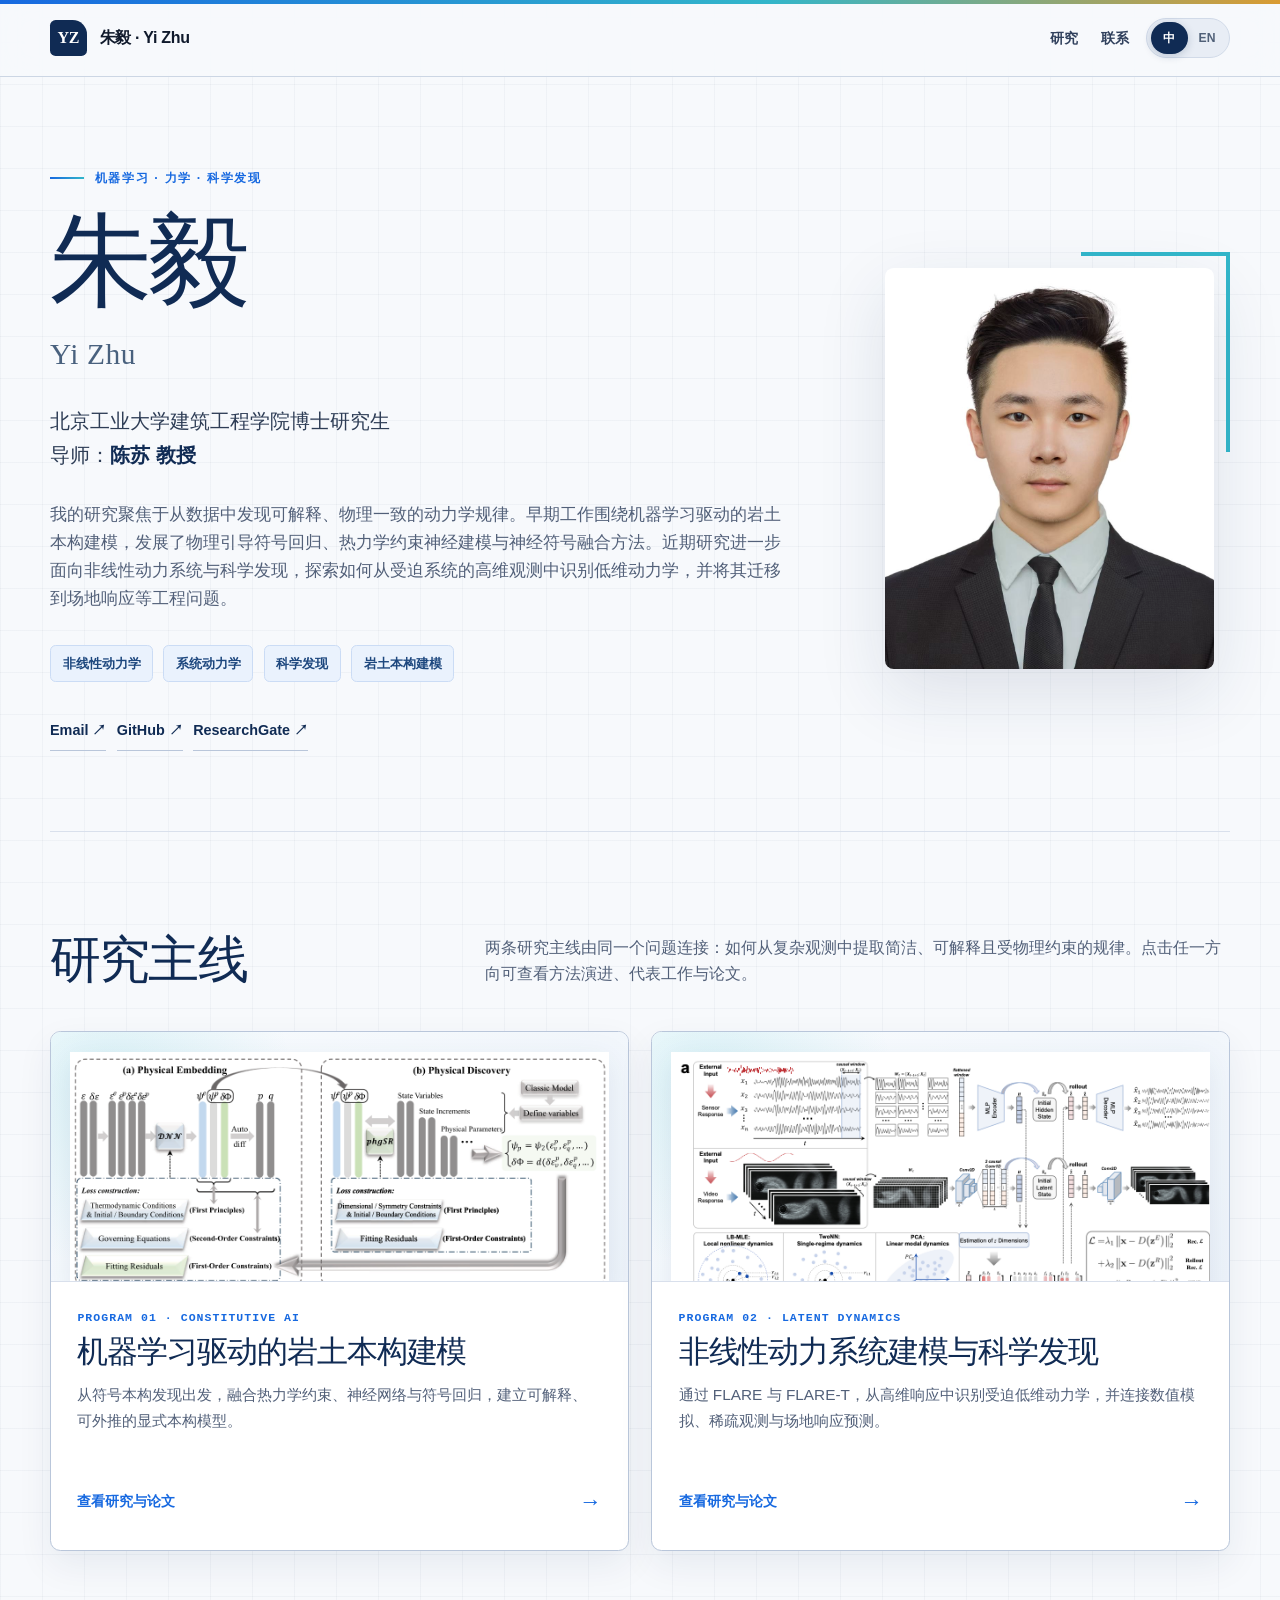
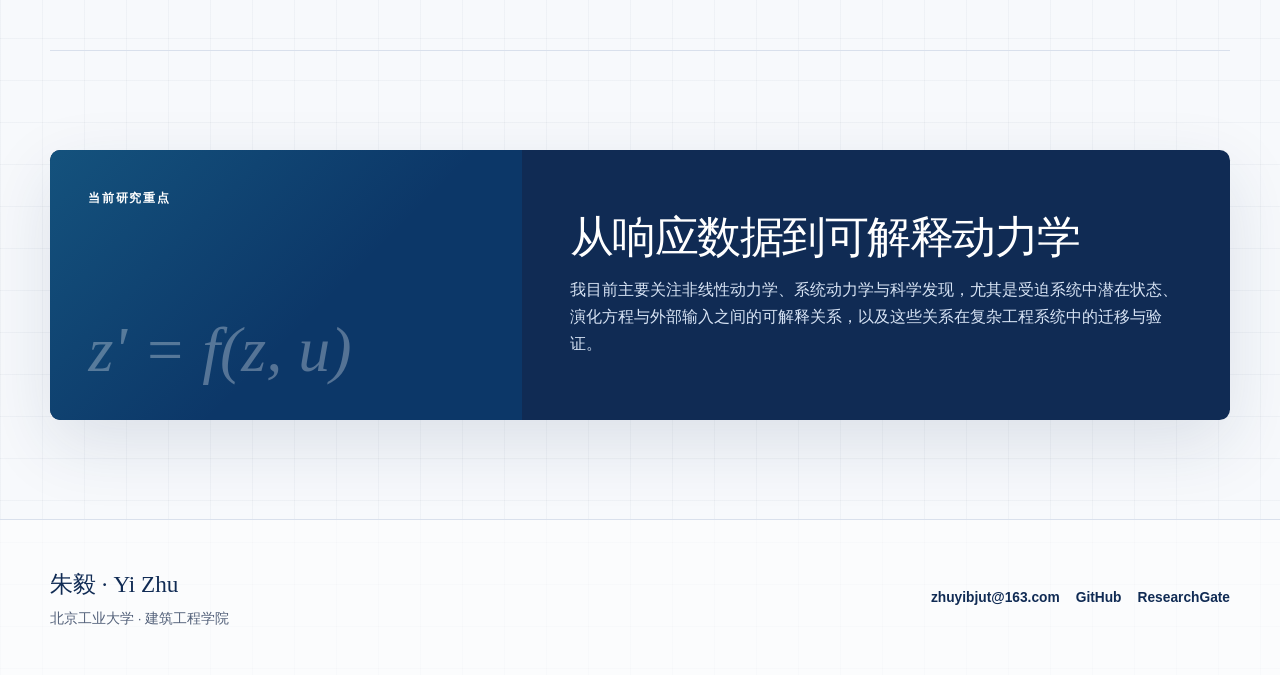
==== index.html @ f4d2e24f "Add files via upload" ====
<!doctype html>
<html lang="zh-CN" data-lang="zh">
<head>
  <meta charset="utf-8">
  <meta name="viewport" content="width=device-width, initial-scale=1">
  <meta name="description" content="朱毅，北京工业大学建筑工程学院博士研究生。研究方向包括机器学习岩土本构建模、非线性动力系统建模与科学发现。">
  <title>朱毅 · Yi Zhu</title>
  <link rel="icon" type="image/svg+xml" href="data:image/svg+xml,%3Csvg xmlns='http://www.w3.org/2000/svg' viewBox='0 0 64 64'%3E%3Crect width='64' height='64' rx='13' fill='%23102b54'/%3E%3Cpath d='M14 18h36L26 46h24' fill='none' stroke='%2332b6ca' stroke-width='7' stroke-linecap='round' stroke-linejoin='round'/%3E%3C/svg%3E">
  <link rel="stylesheet" href="./styles.css">
  <script src="./site.js" defer></script>
</head>
<body data-title-zh="朱毅 · 个人主页" data-title-en="Yi Zhu · Personal Website">
  <a class="skip-link" href="#main"><span class="lang zh">跳至主要内容</span><span class="lang en">Skip to content</span></a>

  <header class="site-header">
    <nav class="nav-shell" aria-label="Primary navigation">
      <a class="brand" href="./index.html" aria-label="Yi Zhu home">
        <span class="brand-mark">YZ</span>
        <span>朱毅 · Yi Zhu</span>
      </a>
      <div class="nav-actions">
        <div class="nav-links">
          <a href="#research"><span class="lang zh">研究</span><span class="lang en">Research</span></a>
          <a href="mailto:zhuyibjut@163.com"><span class="lang zh">联系</span><span class="lang en">Contact</span></a>
        </div>
        <div class="language-switch" role="group" aria-label="Language">
          <button type="button" data-set-lang="zh" aria-pressed="true">中</button>
          <button type="button" data-set-lang="en" aria-pressed="false">EN</button>
        </div>
      </div>
    </nav>
  </header>

  <main id="main">
    <div class="page-shell">
      <section class="hero" aria-labelledby="home-title">
        <div>
          <p class="eyebrow"><span class="lang zh">机器学习 · 力学 · 科学发现</span><span class="lang en">Machine Learning · Mechanics · Scientific Discovery</span></p>
          <h1 id="home-title"><span class="lang zh">朱毅</span><span class="lang en">Yi Zhu</span></h1>
          <p class="name-en"><span class="lang zh">Yi Zhu</span><span class="lang en">朱毅</span></p>
          <p class="hero-role">
            <span class="lang lang-block zh">北京工业大学建筑工程学院博士研究生<br>导师：<strong>陈苏 教授</strong></span>
            <span class="lang lang-block en">Ph.D. Candidate, College of Architecture and Civil Engineering, Beijing University of Technology<br>Advisor: <strong>Prof. Su Chen</strong></span>
          </p>
          <p class="hero-summary">
            <span class="lang lang-block zh">我的研究聚焦于从数据中发现可解释、物理一致的动力学规律。早期工作围绕机器学习驱动的岩土本构建模，发展了物理引导符号回归、热力学约束神经建模与神经符号融合方法。近期研究进一步面向非线性动力系统与科学发现，探索如何从受迫系统的高维观测中识别低维动力学，并将其迁移到场地响应等工程问题。</span>
            <span class="lang lang-block en">My research focuses on discovering interpretable, physically consistent dynamical laws from data. My earlier work developed physics-guided symbolic regression, thermodynamics-constrained neural modeling, and neural-symbolic approaches for geomaterial constitutive modeling. More recently, I have been studying nonlinear dynamical systems and scientific discovery, with an emphasis on identifying low-dimensional dynamics from high-dimensional observations of forced systems and transferring them to engineering problems such as seismic site response.</span>
          </p>
          <div class="topic-row" aria-label="Research interests">
            <span class="topic"><span class="lang zh">非线性动力学</span><span class="lang en">Nonlinear Dynamics</span></span>
            <span class="topic"><span class="lang zh">系统动力学</span><span class="lang en">Dynamical Systems</span></span>
            <span class="topic"><span class="lang zh">科学发现</span><span class="lang en">Scientific Discovery</span></span>
            <span class="topic"><span class="lang zh">岩土本构建模</span><span class="lang en">Geotechnical Constitutive Modeling</span></span>
          </div>
          <div class="contact-row">
            <a class="contact-link" href="mailto:zhuyibjut@163.com">Email ↗</a>
            <a class="contact-link" href="https://github.com/AI4Slab01" target="_blank" rel="noreferrer">GitHub ↗</a>
            <a class="contact-link" href="https://www.researchgate.net/profile/Yi-Zhu-110?ev=hdr_xprf" target="_blank" rel="noreferrer">ResearchGate ↗</a>
          </div>
        </div>
        <div class="portrait-wrap">
          <img class="portrait" src="./assets/portrait.jpg" alt="Portrait of Yi Zhu">
        </div>
      </section>

      <section class="section" id="research" aria-labelledby="research-title">
        <div class="section-heading">
          <h2 id="research-title"><span class="lang zh">研究主线</span><span class="lang en">Research Programs</span></h2>
          <p>
            <span class="lang lang-block zh">两条研究主线由同一个问题连接：如何从复杂观测中提取简洁、可解释且受物理约束的规律。点击任一方向可查看方法演进、代表工作与论文。</span>
            <span class="lang lang-block en">Both programs address a shared question: how can concise, interpretable, and physically constrained laws be extracted from complex observations? Select a program to explore its methodological progression, representative studies, and publications.</span>
          </p>
        </div>

        <div class="research-grid">
          <a class="research-card" href="./constitutive.html">
            <div class="research-visual">
              <img src="./assets/nstm.png" alt="Neural-symbolic thermodynamic modeling framework">
            </div>
            <div class="research-card-body">
              <span class="card-index">PROGRAM 01 · CONSTITUTIVE AI</span>
              <h3><span class="lang zh">机器学习驱动的岩土本构建模</span><span class="lang en">Machine Learning for Geotechnical Constitutive Modeling</span></h3>
              <p>
                <span class="lang lang-block zh">从符号本构发现出发，融合热力学约束、神经网络与符号回归，建立可解释、可外推的显式本构模型。</span>
                <span class="lang lang-block en">Discovering explicit constitutive laws by combining symbolic regression, thermodynamic constraints, and neural representations for interpretability and extrapolation.</span>
              </p>
              <span class="card-cta"><span class="lang zh">查看研究与论文</span><span class="lang en">Explore research & papers</span><span class="arrow" aria-hidden="true">→</span></span>
            </div>
          </a>

          <a class="research-card" href="./dynamics.html">
            <div class="research-visual">
              <img src="./assets/flare.png" alt="FLARE framework for discovering forced latent dynamics">
            </div>
            <div class="research-card-body">
              <span class="card-index">PROGRAM 02 · LATENT DYNAMICS</span>
              <h3><span class="lang zh">非线性动力系统建模与科学发现</span><span class="lang en">Nonlinear Dynamical Systems & Scientific Discovery</span></h3>
              <p>
                <span class="lang lang-block zh">通过 FLARE 与 FLARE-T，从高维响应中识别受迫低维动力学，并连接数值模拟、稀疏观测与场地响应预测。</span>
                <span class="lang lang-block en">Using FLARE and FLARE-T to identify forced low-dimensional dynamics from high-dimensional responses and connect simulations, sparse observations, and site-response prediction.</span>
              </p>
              <span class="card-cta"><span class="lang zh">查看研究与论文</span><span class="lang en">Explore research & papers</span><span class="arrow" aria-hidden="true">→</span></span>
            </div>
          </a>
        </div>
      </section>

      <section class="section" aria-labelledby="focus-title">
        <div class="focus-strip">
          <div class="focus-label">
            <span><span class="lang zh">当前研究重点</span><span class="lang en">Current Focus</span></span>
          </div>
          <div class="focus-copy">
            <h2 id="focus-title"><span class="lang zh">从响应数据到可解释动力学</span><span class="lang en">From response data to interpretable dynamics</span></h2>
            <p>
              <span class="lang lang-block zh">我目前主要关注非线性动力学、系统动力学与科学发现，尤其是受迫系统中潜在状态、演化方程与外部输入之间的可解释关系，以及这些关系在复杂工程系统中的迁移与验证。</span>
              <span class="lang lang-block en">My current work centers on nonlinear dynamics, dynamical systems, and scientific discovery—particularly interpretable relationships among latent states, evolution equations, and external forcing, together with their transfer and validation in complex engineering systems.</span>
            </p>
          </div>
        </div>
      </section>
    </div>
  </main>

  <footer class="footer">
    <div class="footer-inner">
      <div>
        <div class="footer-name">朱毅 · Yi Zhu</div>
        <p><span class="lang zh">北京工业大学 · 建筑工程学院</span><span class="lang en">Beijing University of Technology · College of Architecture and Civil Engineering</span></p>
      </div>
      <div class="footer-links">
        <a href="mailto:zhuyibjut@163.com">zhuyibjut@163.com</a>
        <a href="https://github.com/AI4Slab01" target="_blank" rel="noreferrer">GitHub</a>
        <a href="https://www.researchgate.net/profile/Yi-Zhu-110?ev=hdr_xprf" target="_blank" rel="noreferrer">ResearchGate</a>
      </div>
    </div>
  </footer>
</body>
</html>
---- styles.css ----
:root {
  --ink: #101a2c;
  --muted: #526079;
  --paper: #f7f9fc;
  --white: #ffffff;
  --line: #d9e0ec;
  --line-strong: #b9c6da;
  --navy: #102b54;
  --blue: #1769e0;
  --cyan: #32b6ca;
  --gold: #d99b32;
  --shadow: 0 24px 70px rgba(21, 49, 88, 0.12);
  --max: 1180px;
}

* {
  box-sizing: border-box;
}

html {
  scroll-behavior: smooth;
  background: var(--paper);
}

body {
  margin: 0;
  color: var(--ink);
  background:
    linear-gradient(rgba(16, 43, 84, 0.035) 1px, transparent 1px),
    linear-gradient(90deg, rgba(16, 43, 84, 0.035) 1px, transparent 1px),
    var(--paper);
  background-size: 42px 42px;
  font-family: Inter, "Noto Sans SC", "PingFang SC", "Microsoft YaHei", Arial, sans-serif;
  font-size: 16px;
  line-height: 1.68;
  text-rendering: optimizeLegibility;
}

body::before {
  content: "";
  position: fixed;
  inset: 0 0 auto 0;
  height: 4px;
  z-index: 100;
  background: linear-gradient(90deg, var(--blue), var(--cyan) 60%, var(--gold));
}

a {
  color: inherit;
}

img {
  display: block;
  max-width: 100%;
}

button,
a {
  -webkit-tap-highlight-color: transparent;
}

.skip-link {
  position: fixed;
  left: 1rem;
  top: -5rem;
  z-index: 200;
  padding: 0.6rem 0.85rem;
  color: #fff;
  background: var(--navy);
  border-radius: 0.35rem;
}

.skip-link:focus {
  top: 0.8rem;
}

.site-header {
  position: sticky;
  top: 0;
  z-index: 50;
  background: rgba(247, 249, 252, 0.9);
  border-bottom: 1px solid rgba(185, 198, 218, 0.7);
  backdrop-filter: blur(16px);
}

.nav-shell {
  width: min(calc(100% - 2rem), var(--max));
  min-height: 76px;
  margin: 0 auto;
  display: flex;
  align-items: center;
  justify-content: space-between;
  gap: 1.5rem;
}

.brand {
  display: flex;
  align-items: center;
  gap: 0.8rem;
  color: var(--ink);
  text-decoration: none;
  font-weight: 780;
  letter-spacing: -0.02em;
}

.brand-mark {
  width: 2.3rem;
  height: 2.3rem;
  display: grid;
  place-items: center;
  color: #fff;
  background: var(--navy);
  border-radius: 0.35rem 0.9rem 0.35rem 0.35rem;
  font-family: Georgia, "Times New Roman", serif;
  font-size: 1rem;
  font-weight: 700;
}

.nav-actions,
.nav-links {
  display: flex;
  align-items: center;
}

.nav-actions {
  gap: 1.1rem;
}

.nav-links {
  gap: 1.4rem;
}

.nav-links a {
  color: #31415d;
  font-size: 0.9rem;
  font-weight: 650;
  text-decoration: none;
}

.nav-links a:hover {
  color: var(--blue);
}

.language-switch {
  display: inline-flex;
  padding: 0.2rem;
  background: #e8edf5;
  border: 1px solid #d1dae8;
  border-radius: 999px;
}

.language-switch button {
  min-width: 2.35rem;
  padding: 0.36rem 0.55rem;
  color: #506078;
  background: transparent;
  border: 0;
  border-radius: 999px;
  cursor: pointer;
  font: inherit;
  font-size: 0.76rem;
  font-weight: 760;
}

.language-switch button[aria-pressed="true"] {
  color: #fff;
  background: var(--navy);
  box-shadow: 0 2px 8px rgba(16, 43, 84, 0.2);
}

.lang.en {
  display: none;
}

html[data-lang="en"] .lang.zh {
  display: none;
}

html[data-lang="en"] .lang.en {
  display: inline;
}

html[data-lang="en"] .lang-block.en {
  display: block;
}

.lang-block {
  display: block;
}

.page-shell {
  width: min(calc(100% - 2rem), var(--max));
  margin: 0 auto;
}

.hero {
  display: grid;
  grid-template-columns: minmax(0, 1.35fr) minmax(280px, 0.65fr);
  gap: 4.5rem;
  align-items: center;
  min-height: 620px;
  padding: 5.8rem 0 5rem;
}

.eyebrow {
  display: flex;
  align-items: center;
  gap: 0.7rem;
  margin: 0 0 1.2rem;
  color: var(--blue);
  font-size: 0.78rem;
  font-weight: 790;
  letter-spacing: 0.13em;
  line-height: 1.3;
  text-transform: uppercase;
}

.eyebrow::before {
  content: "";
  width: 2.1rem;
  height: 2px;
  background: linear-gradient(90deg, var(--blue), var(--cyan));
}

h1,
h2,
h3,
p {
  margin-top: 0;
}

h1,
h2,
h3 {
  letter-spacing: -0.035em;
  line-height: 1.12;
}

.hero h1 {
  margin-bottom: 0.65rem;
  color: var(--navy);
  font-family: Georgia, "Times New Roman", "Songti SC", serif;
  font-size: clamp(3.8rem, 8vw, 7.7rem);
  font-weight: 500;
}

.name-en {
  margin-bottom: 1.5rem;
  color: #49617e;
  font-family: Georgia, "Times New Roman", serif;
  font-size: clamp(1.35rem, 2.3vw, 2rem);
  letter-spacing: 0.02em;
}

.hero-role {
  max-width: 48rem;
  margin-bottom: 1.8rem;
  color: #2e3d56;
  font-size: clamp(1.05rem, 1.7vw, 1.28rem);
}

.hero-role strong {
  color: var(--navy);
}

.hero-summary {
  max-width: 47rem;
  margin-bottom: 2rem;
  color: var(--muted);
  font-size: 1.04rem;
}

.topic-row,
.contact-row {
  display: flex;
  flex-wrap: wrap;
  gap: 0.65rem;
}

.topic-row {
  margin-bottom: 1.8rem;
}

.topic {
  padding: 0.43rem 0.72rem;
  color: #1d477e;
  background: #eaf2fd;
  border: 1px solid #cbdcf5;
  border-radius: 0.35rem;
  font-size: 0.8rem;
  font-weight: 720;
}

.contact-link,
.paper-link,
.back-link {
  display: inline-flex;
  align-items: center;
  gap: 0.45rem;
  color: var(--navy);
  text-decoration: none;
  font-weight: 700;
}

.contact-link {
  padding: 0.45rem 0;
  border-bottom: 1px solid var(--line-strong);
  font-size: 0.9rem;
}

.contact-link:hover,
.paper-link:hover,
.back-link:hover {
  color: var(--blue);
  border-color: var(--blue);
}

.portrait-wrap {
  position: relative;
  justify-self: end;
  width: min(100%, 345px);
  padding: 1rem 1rem 0 0;
}

.portrait-wrap::before {
  content: "";
  position: absolute;
  top: 0;
  right: 0;
  width: 42%;
  height: 47%;
  border-top: 4px solid var(--cyan);
  border-right: 4px solid var(--cyan);
}

.portrait-wrap::after {
  content: "";
  position: absolute;
  right: -1rem;
  bottom: 1.4rem;
  width: 5rem;
  height: 5rem;
  z-index: -1;
  background: var(--gold);
  border-radius: 50%;
  opacity: 0.22;
}

.portrait {
  width: 100%;
  aspect-ratio: 0.82;
  object-fit: cover;
  object-position: center 26%;
  border-radius: 0.55rem;
  box-shadow: var(--shadow);
  filter: saturate(0.88) contrast(1.02);
}

.section {
  padding: 6.2rem 0;
  border-top: 1px solid var(--line);
}

.section-heading {
  display: grid;
  grid-template-columns: minmax(200px, 0.52fr) minmax(0, 1fr);
  gap: 3rem;
  align-items: end;
  margin-bottom: 2.7rem;
}

.section-heading h2 {
  margin: 0;
  color: var(--navy);
  font-family: Georgia, "Times New Roman", "Songti SC", serif;
  font-size: clamp(2.1rem, 4vw, 3.65rem);
  font-weight: 520;
}

.section-heading p {
  max-width: 47rem;
  margin: 0;
  color: var(--muted);
}

.research-grid {
  display: grid;
  grid-template-columns: repeat(2, minmax(0, 1fr));
  gap: 1.4rem;
}

.research-card {
  position: relative;
  min-width: 0;
  overflow: hidden;
  color: inherit;
  background: var(--white);
  border: 1px solid var(--line-strong);
  border-radius: 0.65rem;
  text-decoration: none;
  box-shadow: 0 14px 36px rgba(21, 49, 88, 0.07);
  transition: transform 180ms ease, box-shadow 180ms ease, border-color 180ms ease;
}

.research-card:hover {
  transform: translateY(-5px);
  border-color: #8baad6;
  box-shadow: 0 24px 55px rgba(21, 49, 88, 0.14);
}

.research-visual {
  height: 250px;
  padding: 1.2rem;
  display: grid;
  place-items: center;
  overflow: hidden;
  background:
    radial-gradient(circle at 10% 20%, rgba(50, 182, 202, 0.15), transparent 33%),
    linear-gradient(145deg, #fafdff, #edf3fa);
  border-bottom: 1px solid var(--line);
}

.research-visual img {
  width: 100%;
  height: 100%;
  object-fit: contain;
  filter: drop-shadow(0 8px 15px rgba(16, 43, 84, 0.08));
}

.research-card-body {
  padding: 1.6rem 1.65rem 1.8rem;
}

.card-index {
  display: block;
  margin-bottom: 0.5rem;
  color: var(--blue);
  font-family: ui-monospace, SFMono-Regular, Menlo, monospace;
  font-size: 0.72rem;
  font-weight: 800;
  letter-spacing: 0.09em;
}

.research-card h3 {
  margin-bottom: 0.75rem;
  color: var(--navy);
  font-family: Georgia, "Times New Roman", "Songti SC", serif;
  font-size: clamp(1.48rem, 2.4vw, 2.05rem);
  font-weight: 560;
}

.research-card p {
  min-height: 5.2rem;
  margin-bottom: 1.15rem;
  color: var(--muted);
  font-size: 0.96rem;
}

.card-cta {
  display: flex;
  align-items: center;
  justify-content: space-between;
  color: var(--blue);
  font-size: 0.88rem;
  font-weight: 780;
}

.card-cta .arrow {
  font-size: 1.4rem;
  transition: transform 180ms ease;
}

.research-card:hover .arrow {
  transform: translateX(0.35rem);
}

.focus-strip {
  display: grid;
  grid-template-columns: 0.8fr 1.2fr;
  overflow: hidden;
  color: #fff;
  background: var(--navy);
  border-radius: 0.65rem;
  box-shadow: var(--shadow);
}

.focus-label {
  position: relative;
  min-height: 270px;
  padding: 2.4rem;
  display: flex;
  flex-direction: column;
  justify-content: space-between;
  background:
    linear-gradient(135deg, rgba(50, 182, 202, 0.21), transparent 58%),
    #0c3768;
}

.focus-label::after {
  content: "z' = f(z, u)";
  color: rgba(255, 255, 255, 0.3);
  font-family: Georgia, "Times New Roman", serif;
  font-size: clamp(2.3rem, 5vw, 4.8rem);
  font-style: italic;
  line-height: 1;
}

.focus-label span:first-child {
  font-family: ui-monospace, SFMono-Regular, Menlo, monospace;
  font-size: 0.76rem;
  font-weight: 800;
  letter-spacing: 0.14em;
  text-transform: uppercase;
}

.focus-copy {
  padding: 2.7rem 3rem;
  align-self: center;
}

.focus-copy h2 {
  margin-bottom: 1rem;
  font-family: Georgia, "Times New Roman", "Songti SC", serif;
  font-size: clamp(1.8rem, 3.4vw, 3rem);
  font-weight: 520;
}

.focus-copy p {
  margin: 0;
  color: #d8e4f5;
}

.page-hero {
  padding: 4.8rem 0 3.4rem;
  border-bottom: 1px solid var(--line);
}

.back-link {
  margin-bottom: 2.4rem;
  font-size: 0.88rem;
}

.page-kicker {
  color: var(--blue);
  font-family: ui-monospace, SFMono-Regular, Menlo, monospace;
  font-size: 0.76rem;
  font-weight: 800;
  letter-spacing: 0.13em;
  text-transform: uppercase;
}

.page-hero h1 {
  max-width: 900px;
  margin: 0.7rem 0 1.2rem;
  color: var(--navy);
  font-family: Georgia, "Times New Roman", "Songti SC", serif;
  font-size: clamp(2.7rem, 6vw, 5.9rem);
  font-weight: 520;
}

.page-hero > p {
  max-width: 790px;
  color: var(--muted);
  font-size: 1.08rem;
}

.module-map {
  display: grid;
  grid-template-columns: repeat(3, 1fr);
  margin-top: 2.8rem;
  border-top: 1px solid var(--line-strong);
  border-bottom: 1px solid var(--line-strong);
}

.module {
  position: relative;
  padding: 1.6rem 1.5rem 1.7rem;
}

.module + .module {
  border-left: 1px solid var(--line-strong);
}

.module-number {
  display: block;
  margin-bottom: 0.7rem;
  color: var(--cyan);
  font-family: ui-monospace, SFMono-Regular, Menlo, monospace;
  font-size: 0.74rem;
  font-weight: 800;
}

.module h2 {
  margin-bottom: 0.5rem;
  color: var(--navy);
  font-size: 1.1rem;
}

.module p {
  margin: 0;
  color: var(--muted);
  font-size: 0.87rem;
}

.works-section {
  padding: 4.5rem 0 6.5rem;
}

.works-heading {
  margin-bottom: 2.5rem;
  color: var(--navy);
  font-family: Georgia, "Times New Roman", "Songti SC", serif;
  font-size: clamp(2rem, 3.5vw, 3rem);
  font-weight: 520;
}

.paper-list {
  display: grid;
  gap: 1.5rem;
}

.paper-card {
  display: grid;
  grid-template-columns: minmax(300px, 0.82fr) minmax(0, 1fr);
  min-height: 335px;
  overflow: hidden;
  background: var(--white);
  border: 1px solid var(--line);
  border-radius: 0.6rem;
  box-shadow: 0 12px 32px rgba(21, 49, 88, 0.07);
}

.paper-figure {
  min-width: 0;
  padding: 1.15rem;
  display: grid;
  place-items: center;
  background: #f1f5fa;
  border-right: 1px solid var(--line);
}

.paper-figure img {
  width: 100%;
  height: 100%;
  max-height: 325px;
  object-fit: contain;
}

.paper-content {
  padding: 2rem 2.2rem;
  display: flex;
  flex-direction: column;
  justify-content: center;
}

.paper-meta {
  display: flex;
  align-items: center;
  flex-wrap: wrap;
  gap: 0.55rem;
  margin-bottom: 0.85rem;
  color: var(--blue);
  font-family: ui-monospace, SFMono-Regular, Menlo, monospace;
  font-size: 0.72rem;
  font-weight: 800;
  letter-spacing: 0.07em;
  text-transform: uppercase;
}

.status {
  padding: 0.18rem 0.42rem;
  color: #704b06;
  background: #fff1cf;
  border-radius: 0.25rem;
}

.paper-content h2 {
  margin-bottom: 0.75rem;
  color: var(--navy);
  font-family: Georgia, "Times New Roman", "Songti SC", serif;
  font-size: clamp(1.25rem, 2.2vw, 1.7rem);
  font-weight: 590;
}

.paper-authors {
  margin-bottom: 0.75rem;
  color: #394963;
  font-size: 0.88rem;
}

.paper-summary {
  margin-bottom: 1rem;
  color: var(--muted);
  font-size: 0.93rem;
}

.paper-link {
  width: fit-content;
  padding-bottom: 0.15rem;
  border-bottom: 1px solid var(--line-strong);
  font-size: 0.86rem;
}

.footer {
  border-top: 1px solid var(--line);
  background: rgba(255, 255, 255, 0.58);
}

.footer-inner {
  width: min(calc(100% - 2rem), var(--max));
  min-height: 155px;
  margin: 0 auto;
  display: flex;
  align-items: center;
  justify-content: space-between;
  gap: 2rem;
}

.footer-name {
  color: var(--navy);
  font-family: Georgia, "Times New Roman", "Songti SC", serif;
  font-size: 1.45rem;
}

.footer p {
  margin: 0.25rem 0 0;
  color: var(--muted);
  font-size: 0.85rem;
}

.footer-links {
  display: flex;
  flex-wrap: wrap;
  justify-content: flex-end;
  gap: 1rem;
}

.footer-links a {
  color: var(--navy);
  font-size: 0.86rem;
  font-weight: 700;
  text-decoration: none;
}

.footer-links a:hover {
  color: var(--blue);
}

:focus-visible {
  outline: 3px solid rgba(23, 105, 224, 0.34);
  outline-offset: 4px;
}

@media (max-width: 920px) {
  .hero {
    grid-template-columns: 1fr 280px;
    gap: 2.5rem;
  }

  .section-heading {
    grid-template-columns: 1fr;
    gap: 1rem;
  }

  .paper-card {
    grid-template-columns: 1fr;
  }

  .paper-figure {
    min-height: 280px;
    border-right: 0;
    border-bottom: 1px solid var(--line);
  }
}

@media (max-width: 720px) {
  .nav-shell {
    min-height: 68px;
  }

  .nav-links {
    display: none;
  }

  .hero {
    grid-template-columns: 1fr;
    min-height: 0;
    padding: 3.5rem 0 4rem;
  }

  .hero h1 {
    font-size: clamp(3.6rem, 18vw, 6.2rem);
  }

  .portrait-wrap {
    width: min(78%, 325px);
    justify-self: start;
  }

  .research-grid,
  .focus-strip,
  .module-map {
    grid-template-columns: 1fr;
  }

  .research-card p {
    min-height: 0;
  }

  .focus-copy {
    padding: 2.3rem 2rem;
  }

  .module + .module {
    border-left: 0;
    border-top: 1px solid var(--line-strong);
  }

  .paper-content {
    padding: 1.6rem;
  }

  .footer-inner {
    padding: 2.3rem 0;
    align-items: flex-start;
    flex-direction: column;
  }

  .footer-links {
    justify-content: flex-start;
  }
}

@media (prefers-reduced-motion: reduce) {
  *,
  *::before,
  *::after {
    scroll-behavior: auto !important;
    transition-duration: 0.01ms !important;
  }
}
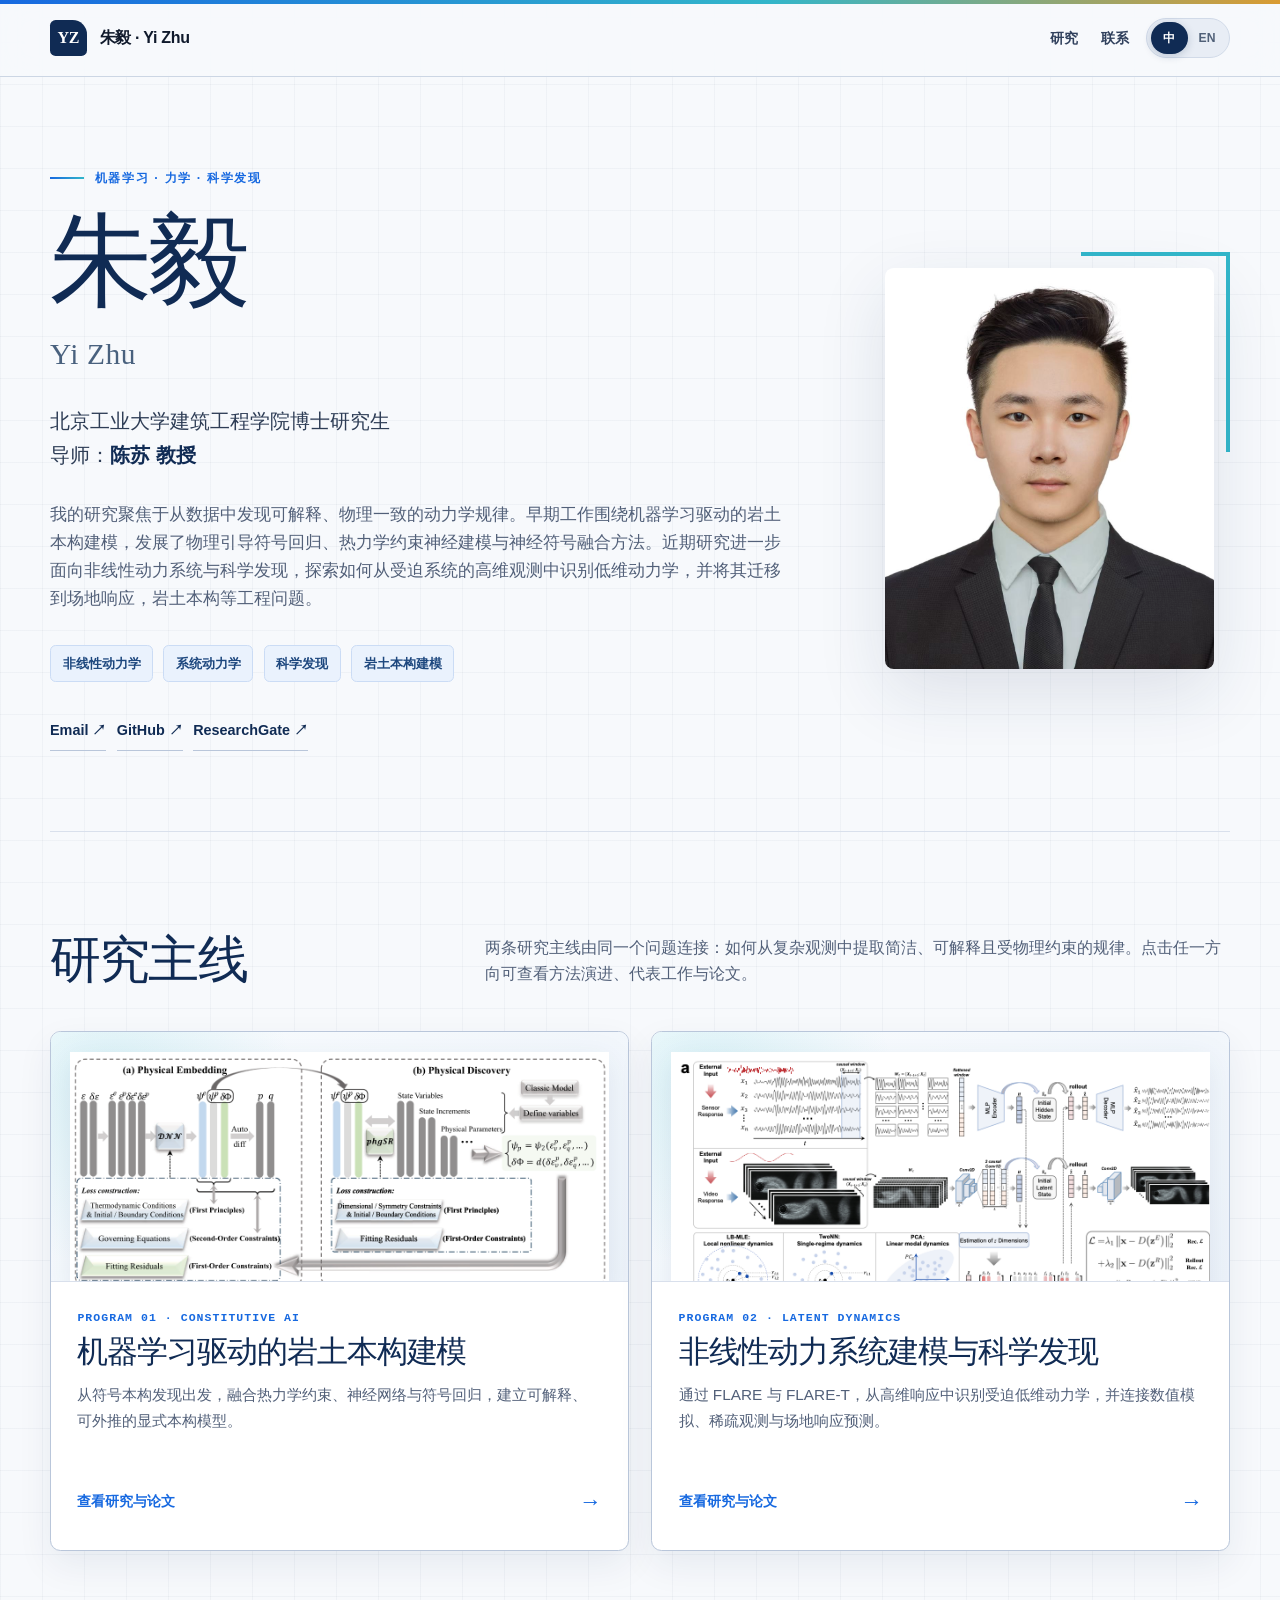
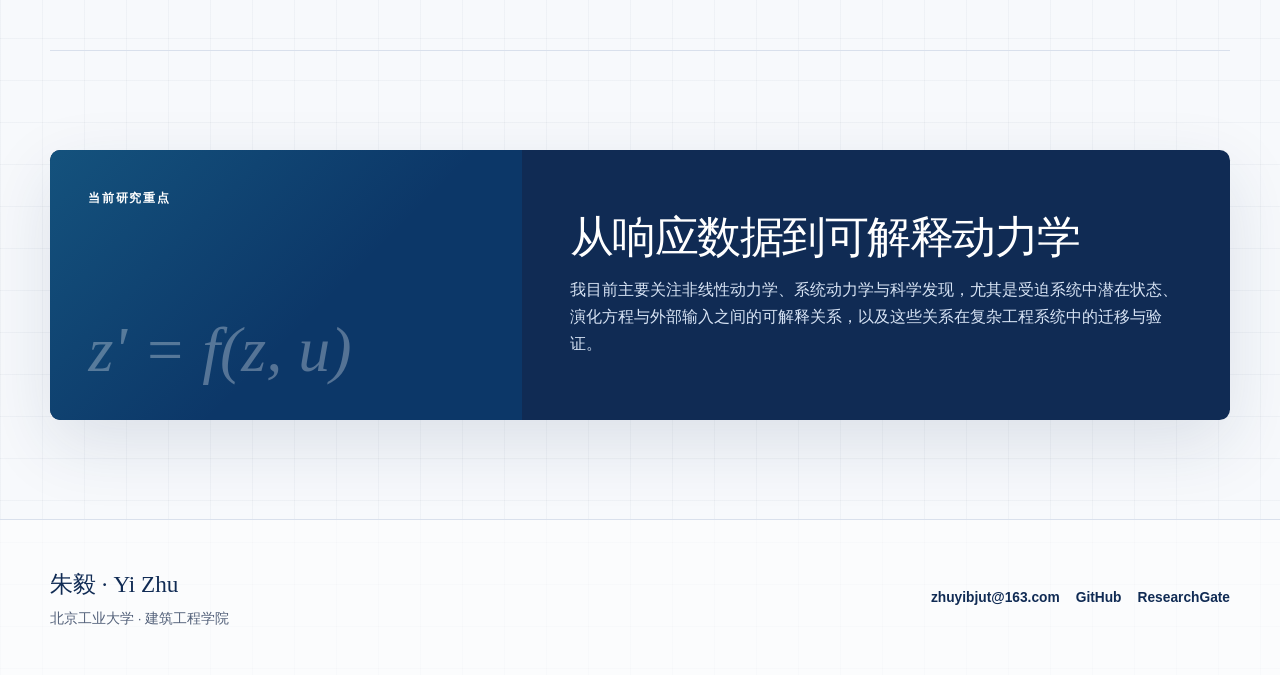
==== commit 5b8cd3e4: "Update index.html" ====
--- a/index.html
+++ b/index.html
@@ -43,8 +43,8 @@
             <span class="lang lang-block en">Ph.D. Candidate, College of Architecture and Civil Engineering, Beijing University of Technology<br>Advisor: <strong>Prof. Su Chen</strong></span>
           </p>
           <p class="hero-summary">
-            <span class="lang lang-block zh">我的研究聚焦于从数据中发现可解释、物理一致的动力学规律。早期工作围绕机器学习驱动的岩土本构建模，发展了物理引导符号回归、热力学约束神经建模与神经符号融合方法。近期研究进一步面向非线性动力系统与科学发现，探索如何从受迫系统的高维观测中识别低维动力学，并将其迁移到场地响应等工程问题。</span>
-            <span class="lang lang-block en">My research focuses on discovering interpretable, physically consistent dynamical laws from data. My earlier work developed physics-guided symbolic regression, thermodynamics-constrained neural modeling, and neural-symbolic approaches for geomaterial constitutive modeling. More recently, I have been studying nonlinear dynamical systems and scientific discovery, with an emphasis on identifying low-dimensional dynamics from high-dimensional observations of forced systems and transferring them to engineering problems such as seismic site response.</span>
+            <span class="lang lang-block zh">我的研究聚焦于从数据中发现可解释、物理一致的动力学规律。早期工作围绕机器学习驱动的岩土本构建模，发展了物理引导符号回归、热力学约束神经建模与神经符号融合方法。近期研究进一步面向非线性动力系统与科学发现，探索如何从受迫系统的高维观测中识别低维动力学，并将其迁移到场地响应，岩土本构等工程问题。</span>
+            <span class="lang lang-block en">My research focuses on discovering interpretable, physically consistent dynamical laws from data. My earlier work developed physics-guided symbolic regression, thermodynamics-constrained neural modeling, and neural-symbolic approaches for geomaterial constitutive modeling. More recently, I have been studying nonlinear dynamical systems and scientific discovery, with an emphasis on identifying low-dimensional dynamics from high-dimensional observations of forced systems and transferring them to engineering problems such as seismic site response and geotechnical constitutive modeling.</span>
           </p>
           <div class="topic-row" aria-label="Research interests">
             <span class="topic"><span class="lang zh">非线性动力学</span><span class="lang en">Nonlinear Dynamics</span></span>
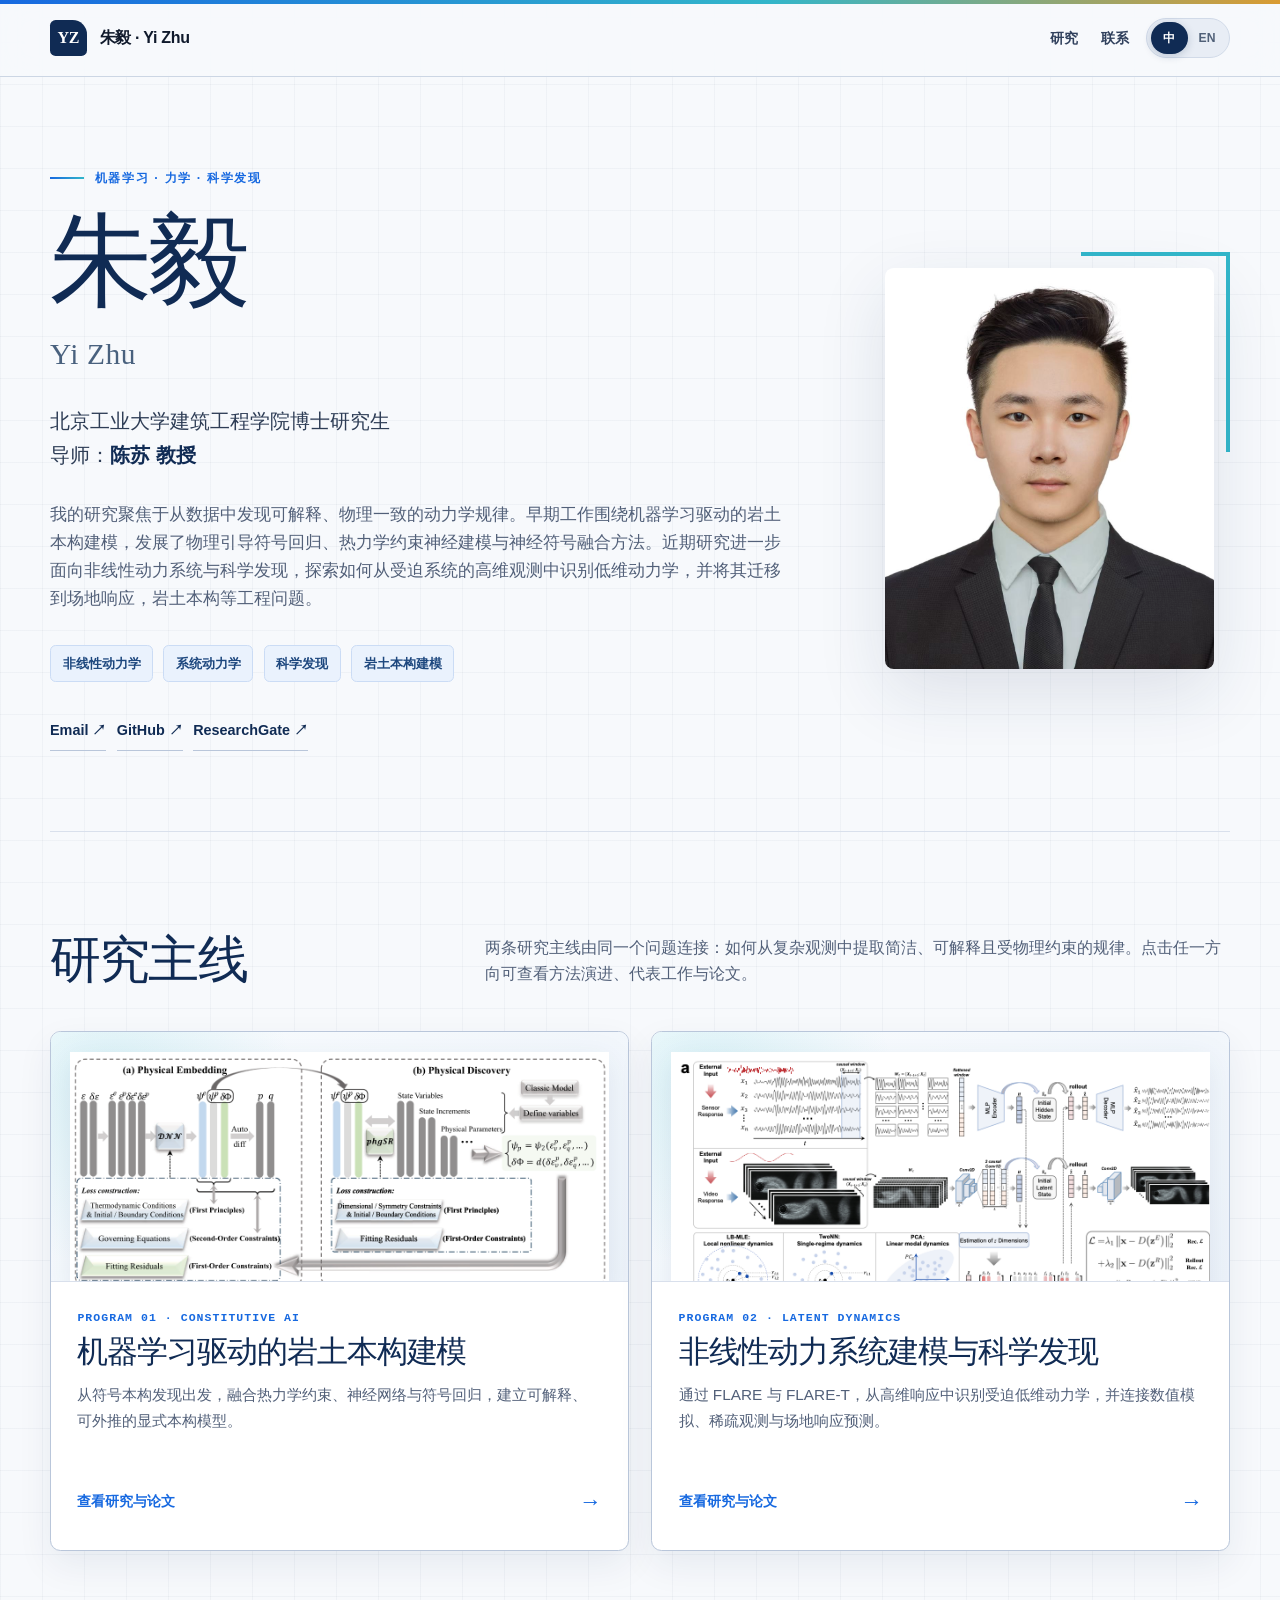
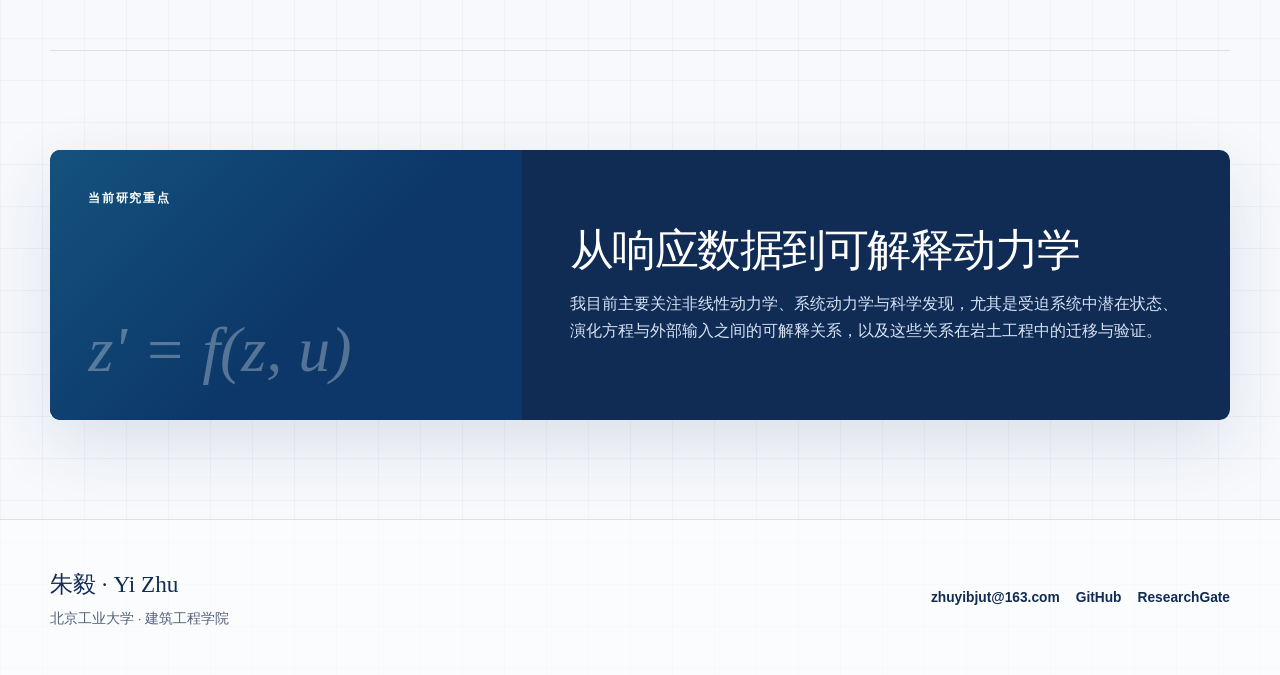
==== commit 4152813f: "Update index.html" ====
--- a/index.html
+++ b/index.html
@@ -113,8 +113,8 @@
           <div class="focus-copy">
             <h2 id="focus-title"><span class="lang zh">从响应数据到可解释动力学</span><span class="lang en">From response data to interpretable dynamics</span></h2>
             <p>
-              <span class="lang lang-block zh">我目前主要关注非线性动力学、系统动力学与科学发现，尤其是受迫系统中潜在状态、演化方程与外部输入之间的可解释关系，以及这些关系在复杂工程系统中的迁移与验证。</span>
-              <span class="lang lang-block en">My current work centers on nonlinear dynamics, dynamical systems, and scientific discovery—particularly interpretable relationships among latent states, evolution equations, and external forcing, together with their transfer and validation in complex engineering systems.</span>
+              <span class="lang lang-block zh">我目前主要关注非线性动力学、系统动力学与科学发现，尤其是受迫系统中潜在状态、演化方程与外部输入之间的可解释关系，以及这些关系在岩土工程中的迁移与验证。</span>
+              <span class="lang lang-block en">My current work centers on nonlinear dynamics, dynamical systems, and scientific discovery—particularly interpretable relationships among latent states, evolution equations, and external forcing, together with their transfer and validation in geotechnical engineering.</span>
             </p>
           </div>
         </div>
